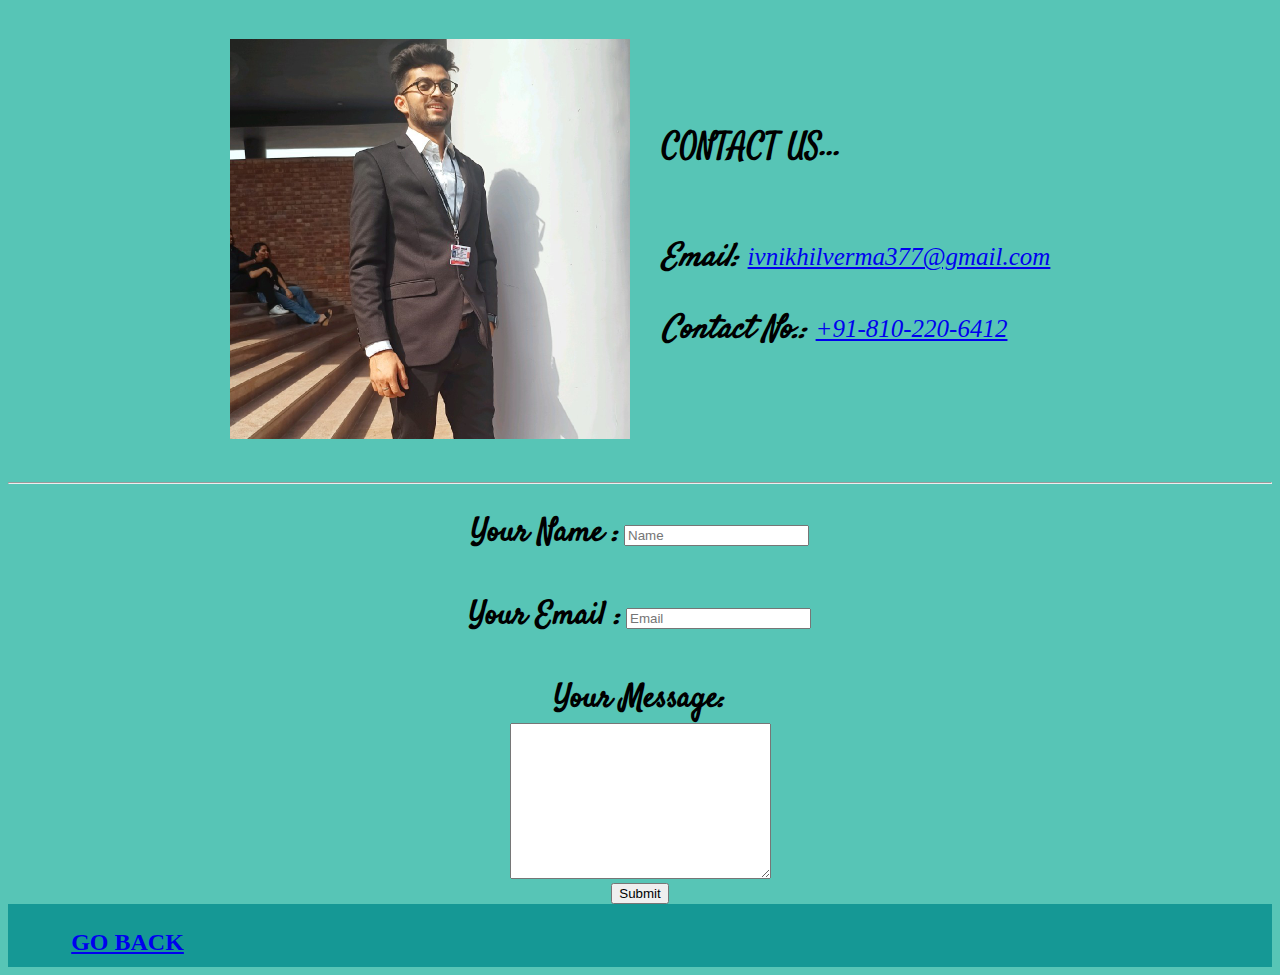
==== about.html @ 4baa8f38 "Add files via upload" ====
<!DOCTYPE html>
<html lang="en">
<head>
  <meta charset="UTF-8">
  <meta name="viewport" content="width=device-width, initial-scale=1.0">
  <title>Contact me</title>
  <link rel="stylesheet" href="Pstyle_about.css">
  <link href="https://fonts.googleapis.com/css2?family=Caveat&family=Courgette&family=Merriweather:wght@300&family=Montserrat:wght@300&family=Sacramento&family=Satisfy&display=swap" rel="stylesheet">
  <link rel="icon" href="hacker.png">
</head>
<body>
  <center>
  <table cellspacing="30">
    <tr>
      <td>
      <img src="my DP.jpg" >
    </td>
      <td>
        <h1>CONTACT US...</h1>
        <br>
        <p><em><strong>Email:  </strong><a href="https://mail.google.com/mail/u/0/" target="_blank">ivnikhilverma377@gmail.com</a></em></p>
        <p><em><strong>Contact No.:  </strong><a href="#" target="_blank">+91-810-220-6412</a></em></p>

      </td>
    </tr>
  </table>
  <hr>
  <div>
    <br>
    <form action="mailto:ivnikhilverma377@gmail.com" method="post" enctype="text/plain" >
    <label for=""><strong>Your Name :</strong></label>
    <input type="text" name="name" value="" placeholder="Name" required><br>
    <br>
    <br>
    <label for=""><strong>Your Email :</strong></label>
    <input type="email" name="email" value="" placeholder="Email" ><br>
    <br>
    <br>
    <label for=""><strong>Your Message:</strong></label>
    <br>
    <textarea name="message" cols="30" rows="10"></textarea><br>
    <input type="submit" name="">
</form>

  </div>
</center>
<div class="foot">
    <h2><a href="index.html">GO BACK</a></h2>
</div>

</body>
</html>
---- Pstyle_about.css ----
body{
    background-color: #57C5B6;
}
/* hr{
    border-style: none none;
    border-top-style: dotted;
    border-color: #424874;
    border-width: 5px;
   
    width: 35%;
} */
h1{
    font-family: 'Satisfy', cursive;
}
strong{
    font-family: 'Satisfy', cursive;
    font-size: 2rem;
}
img{
    height: 25rem;
    width:25rem
    border-radius: 10%;
}

p{
    font-size: 25px;
}
.foot{
    height: 3rem;
    background-color:#159895;
    padding-top: 5px;
    padding-bottom: 10px;
    padding-left: 5%;
}
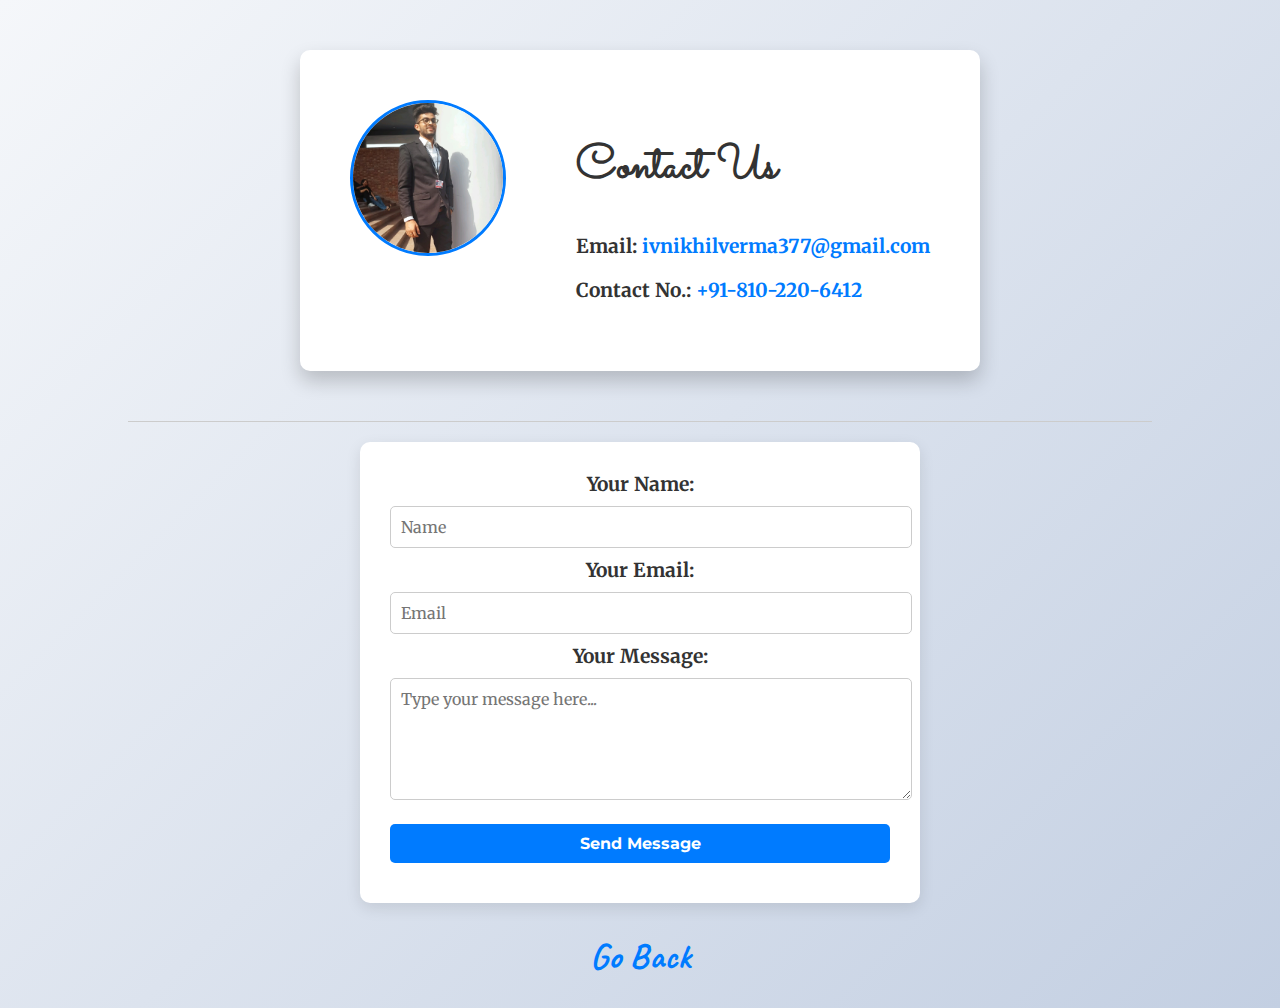
==== commit 75883155: "Update about.html" ====
--- a/about.html
+++ b/about.html
@@ -10,43 +10,31 @@
 </head>
 <body>
   <center>
-  <table cellspacing="30">
-    <tr>
-      <td>
-      <img src="my DP.jpg" >
-    </td>
-      <td>
-        <h1>CONTACT US...</h1>
-        <br>
-        <p><em><strong>Email:  </strong><a href="https://mail.google.com/mail/u/0/" target="_blank">ivnikhilverma377@gmail.com</a></em></p>
-        <p><em><strong>Contact No.:  </strong><a href="#" target="_blank">+91-810-220-6412</a></em></p>
-
-      </td>
-    </tr>
-  </table>
-  <hr>
-  <div>
-    <br>
-    <form action="mailto:ivnikhilverma377@gmail.com" method="post" enctype="text/plain" >
-    <label for=""><strong>Your Name :</strong></label>
-    <input type="text" name="name" value="" placeholder="Name" required><br>
-    <br>
-    <br>
-    <label for=""><strong>Your Email :</strong></label>
-    <input type="email" name="email" value="" placeholder="Email" ><br>
-    <br>
-    <br>
-    <label for=""><strong>Your Message:</strong></label>
-    <br>
-    <textarea name="message" cols="30" rows="10"></textarea><br>
-    <input type="submit" name="">
-</form>
-
+    <table cellspacing="30">
+      <tr>
+        <td>
+          <img src="my DP.jpg" alt="Profile Picture">
+        </td>
+        <td>
+          <h1>Contact Us</h1>
+          <p><strong>Email:</strong> <a href="mailto:ivnikhilverma377@gmail.com">ivnikhilverma377@gmail.com</a></p>
+          <p><strong>Contact No.:</strong> <a href="tel:+918102206412">+91-810-220-6412</a></p>
+        </td>
+      </tr>
+    </table>
+    <hr style="width: 80%; border: 0; height: 1px; background: #ccc;">
+    <form action="mailto:ivnikhilverma377@gmail.com" method="post" enctype="text/plain">
+      <label for="name"><strong>Your Name:</strong></label>
+      <input type="text" id="name" name="name" placeholder="Name" required>
+      <label for="email"><strong>Your Email:</strong></label>
+      <input type="email" id="email" name="email" placeholder="Email" required>
+      <label for="message"><strong>Your Message:</strong></label>
+      <textarea id="message" name="message" rows="5" placeholder="Type your message here..." required></textarea>
+      <input type="submit" value="Send Message">
+    </form>
+  </center>
+  <div class="foot">
+    <h2><a href="index.html">Go Back</a></h2>
   </div>
-</center>
-<div class="foot">
-    <h2><a href="index.html">GO BACK</a></h2>
-</div>
-
 </body>
-</html>+</html>
--- a/Pstyle_about.css
+++ b/Pstyle_about.css
@@ -1,34 +1,101 @@
-body{
-    background-color: #57C5B6;
-}
-/* hr{
-    border-style: none none;
-    border-top-style: dotted;
-    border-color: #424874;
-    border-width: 5px;
-   
-    width: 35%;
-} */
-h1{
-    font-family: 'Satisfy', cursive;
-}
-strong{
-    font-family: 'Satisfy', cursive;
-    font-size: 2rem;
-}
-img{
-    height: 25rem;
-    width:25rem
-    border-radius: 10%;
-}
 
-p{
-    font-size: 25px;
-}
-.foot{
-    height: 3rem;
-    background-color:#159895;
-    padding-top: 5px;
-    padding-bottom: 10px;
-    padding-left: 5%;
-}+    body {
+      font-family: 'Montserrat', sans-serif;
+      margin: 0;
+      padding: 0;
+      background: linear-gradient(135deg, #f5f7fa, #c3cfe2);
+      color: #333;
+      text-align: center;
+    }
+
+    h1 {
+      font-family: 'Sacramento', cursive;
+      font-size: 3rem;
+      color: #333;
+    }
+
+    p, label {
+      font-family: 'Merriweather', serif;
+      font-size: 1.2rem;
+    }
+
+    a {
+      text-decoration: none;
+      color: #007BFF;
+      font-weight: bold;
+      transition: color 0.3s;
+    }
+
+    a:hover {
+      color: #0056b3;
+    }
+
+    table {
+      margin: 50px auto;
+      background: #fff;
+      border-radius: 10px;
+      box-shadow: 0 10px 20px rgba(0, 0, 0, 0.2);
+      overflow: hidden;
+    }
+
+    td {
+      padding: 20px;
+      vertical-align: top;
+    }
+
+    img {
+      width: 150px;
+      height: 150px;
+      border-radius: 50%;
+      border: 3px solid #007BFF;
+    }
+
+    form {
+      background: #fff;
+      padding: 30px;
+      margin: 20px auto;
+      border-radius: 10px;
+      box-shadow: 0 5px 15px rgba(0, 0, 0, 0.1);
+      max-width: 500px;
+    }
+
+    input, textarea {
+      width: 100%;
+      padding: 10px;
+      margin: 10px 0;
+      border: 1px solid #ccc;
+      border-radius: 5px;
+      font-family: 'Merriweather', serif;
+      font-size: 1rem;
+    }
+
+    input[type="submit"] {
+      background: #007BFF;
+      color: #fff;
+      border: none;
+      padding: 10px 20px;
+      cursor: pointer;
+      font-weight: bold;
+      font-family: 'Montserrat', sans-serif;
+      transition: background 0.3s;
+    }
+
+    input[type="submit"]:hover {
+      background: #0056b3;
+    }
+
+    .foot {
+      margin-top: 20px;
+      font-family: 'Caveat', cursive;
+      font-size: 1.5rem;
+    }
+
+    .foot a {
+      color: #007BFF;
+      font-weight: bold;
+      transition: color 0.3s;
+    }
+
+    .foot a:hover {
+      color: #0056b3;
+    }
